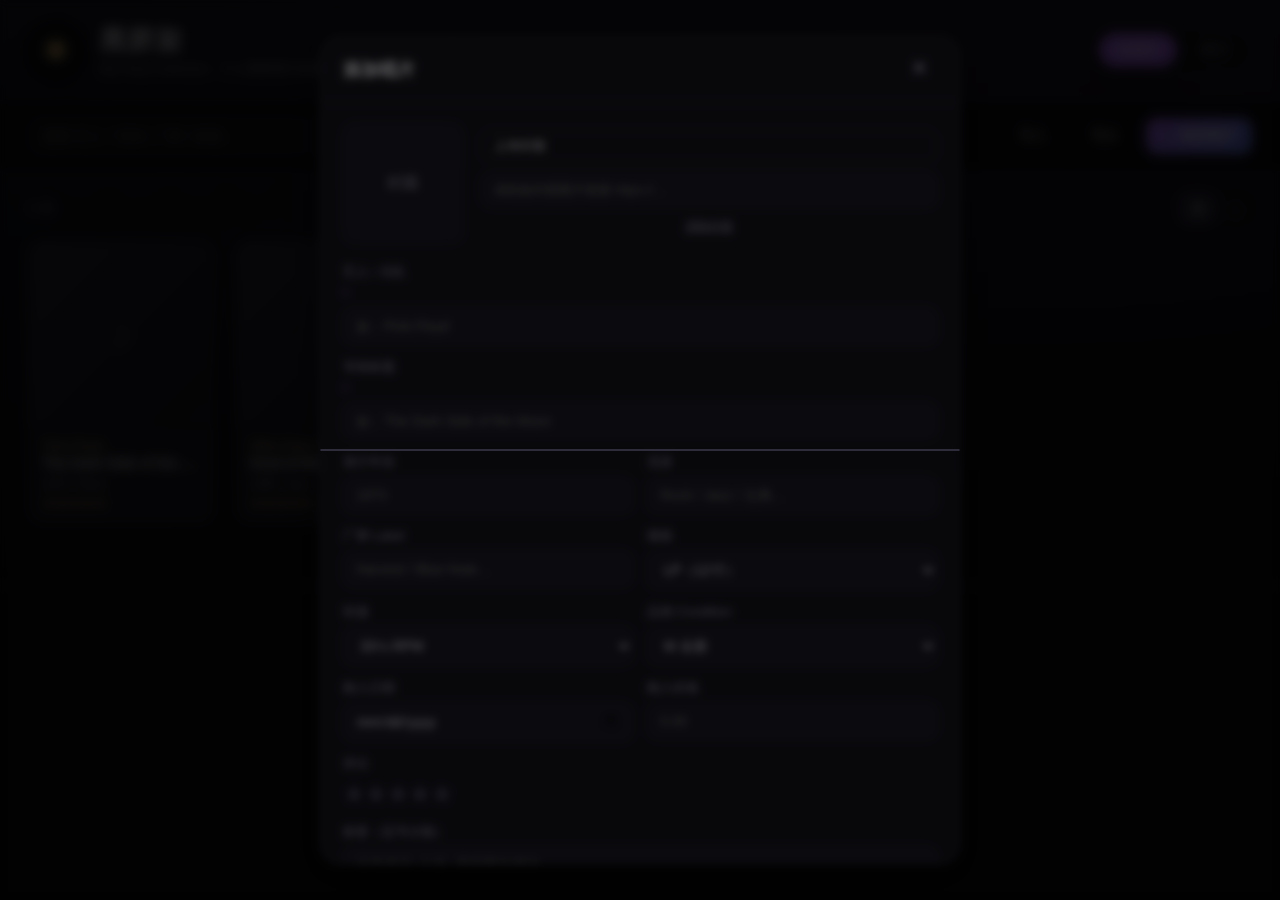
==== vinyl/index.html @ 880b9710 "feat: add vinyl record collection manager web app A zero-dependency single-page app under vinyl/ for" ====
<!DOCTYPE html>
<html lang="zh-CN">
<head>
<meta charset="UTF-8">
<meta name="viewport" content="width=device-width, initial-scale=1.0">
<title>黑胶架 · 我的唱片收藏</title>
<link rel="stylesheet" href="style.css">
</head>
<body>

<!-- Header -->
<header class="header">
  <div class="brand">
    <div class="disc" aria-hidden="true"><span class="label"></span></div>
    <div class="brand-text">
      <h1>黑胶架</h1>
      <p class="subtitle">My Vinyl Collection · 个人黑胶唱片收藏与管理</p>
    </div>
  </div>
  <nav class="tabs">
    <button class="tab active" data-view="collection">收藏库</button>
    <button class="tab" data-view="stats">统计</button>
  </nav>
</header>

<!-- Toolbar -->
<div class="toolbar" id="toolbar">
  <div class="search-wrap">
    <input type="search" id="search" placeholder="搜索 艺人 / 专辑 / 厂牌 / 标签…" autocomplete="off">
  </div>
  <select id="filterGenre" title="按流派筛选"><option value="">全部流派</option></select>
  <select id="filterShelf" title="按状态筛选">
    <option value="">全部</option>
    <option value="owned">已收藏</option>
    <option value="wishlist">心愿单</option>
  </select>
  <select id="sortBy" title="排序方式">
    <option value="added-desc">最近添加</option>
    <option value="added-asc">最早添加</option>
    <option value="artist-asc">艺人 A→Z</option>
    <option value="title-asc">专辑 A→Z</option>
    <option value="year-desc">年份新→旧</option>
    <option value="year-asc">年份旧→新</option>
    <option value="rating-desc">评分高→低</option>
    <option value="price-desc">价格高→低</option>
  </select>
  <div class="toolbar-spacer"></div>
  <button class="btn ghost" id="importBtn" title="从 JSON 文件导入">导入</button>
  <button class="btn ghost" id="exportBtn" title="导出为 JSON 备份">导出</button>
  <button class="btn primary" id="addBtn">＋ 添加唱片</button>
  <input type="file" id="importFile" accept="application/json" hidden>
</div>

<!-- Collection View -->
<main class="main" id="view-collection">
  <div class="result-bar">
    <span id="resultCount">0 张</span>
    <div class="layout-toggle">
      <button class="lt active" data-layout="grid" title="网格视图">▦</button>
      <button class="lt" data-layout="list" title="列表视图">≣</button>
    </div>
  </div>
  <div class="grid" id="grid"></div>
  <div class="empty" id="empty" hidden>
    <div class="empty-disc">◉</div>
    <h2>架子还空着</h2>
    <p>点击右上角「＋ 添加唱片」开始建立你的黑胶收藏。</p>
    <button class="btn primary" id="emptyAddBtn">＋ 添加第一张</button>
  </div>
</main>

<!-- Stats View -->
<main class="main" id="view-stats" hidden>
  <div class="stat-cards" id="statCards"></div>
  <div class="stat-panels">
    <section class="panel">
      <h3>按流派分布</h3>
      <div class="bars" id="byGenre"></div>
    </section>
    <section class="panel">
      <h3>按年代分布</h3>
      <div class="bars" id="byDecade"></div>
    </section>
  </div>
</main>

<!-- Add / Edit Modal -->
<div class="modal-backdrop" id="formModal" hidden>
  <div class="modal" role="dialog" aria-modal="true">
    <div class="modal-head">
      <h2 id="formTitle">添加唱片</h2>
      <button class="icon-btn" id="formClose" aria-label="关闭">✕</button>
    </div>
    <form id="recordForm" class="modal-body">
      <input type="hidden" id="f-id">
      <div class="cover-edit">
        <div class="cover-preview" id="coverPreview"><span>封面</span></div>
        <div class="cover-actions">
          <label class="btn ghost small">上传封面<input type="file" id="f-coverFile" accept="image/*" hidden></label>
          <input type="url" id="f-coverUrl" placeholder="或粘贴封面图片链接 https://…">
          <button type="button" class="link-btn" id="coverClear">清除封面</button>
        </div>
      </div>
      <div class="form-grid">
        <label class="full">艺人 / 乐队 <span class="req">*</span>
          <input type="text" id="f-artist" required placeholder="如：Pink Floyd">
        </label>
        <label class="full">专辑标题 <span class="req">*</span>
          <input type="text" id="f-title" required placeholder="如：The Dark Side of the Moon">
        </label>
        <label>发行年份
          <input type="number" id="f-year" min="1880" max="2099" placeholder="1973">
        </label>
        <label>流派
          <input type="text" id="f-genre" list="genreList" placeholder="Rock / Jazz / 古典…">
          <datalist id="genreList"></datalist>
        </label>
        <label>厂牌 Label
          <input type="text" id="f-label" placeholder="Harvest / Blue Note…">
        </label>
        <label>规格
          <select id="f-format">
            <option value="LP">LP（12寸）</option>
            <option value="EP">EP</option>
            <option value="Single">Single（7寸）</option>
            <option value="10″">10寸</option>
            <option value="Box">套装 Box</option>
            <option value="Other">其他</option>
          </select>
        </label>
        <label>转速
          <select id="f-speed">
            <option value="33⅓">33⅓ RPM</option>
            <option value="45">45 RPM</option>
            <option value="78">78 RPM</option>
          </select>
        </label>
        <label>品相 Condition
          <select id="f-condition">
            <option value="M">M 全新</option>
            <option value="NM">NM 近全新</option>
            <option value="VG+">VG+ 优</option>
            <option value="VG">VG 良</option>
            <option value="G">G 一般</option>
            <option value="P">P 差</option>
          </select>
        </label>
        <label>购入日期
          <input type="date" id="f-purchaseDate">
        </label>
        <label>购入价格
          <input type="number" id="f-price" min="0" step="0.01" placeholder="0.00">
        </label>
        <label>评分
          <div class="star-input" id="starInput">
            <span data-v="1">★</span><span data-v="2">★</span><span data-v="3">★</span><span data-v="4">★</span><span data-v="5">★</span>
          </div>
          <input type="hidden" id="f-rating" value="0">
        </label>
        <label class="full">标签（逗号分隔）
          <input type="text" id="f-tags" placeholder="经典摇滚, 头版, 黑胶圈友赠送">
        </label>
        <label class="full">备注
          <textarea id="f-notes" rows="3" placeholder="版本、出处、保养情况、试听感受…"></textarea>
        </label>
        <label class="full checkbox">
          <input type="checkbox" id="f-wishlist"> 这是心愿单（还没入手）
        </label>
      </div>
      <div class="modal-foot">
        <button type="button" class="btn danger ghost" id="deleteBtn" hidden>删除</button>
        <div class="toolbar-spacer"></div>
        <button type="button" class="btn ghost" id="cancelBtn">取消</button>
        <button type="submit" class="btn primary">保存</button>
      </div>
    </form>
  </div>
</div>

<!-- Detail Modal -->
<div class="modal-backdrop" id="detailModal" hidden>
  <div class="modal detail" role="dialog" aria-modal="true">
    <button class="icon-btn detail-close" id="detailClose" aria-label="关闭">✕</button>
    <div class="detail-body" id="detailBody"></div>
  </div>
</div>

<div class="toast" id="toast" hidden></div>

<footer class="footer">黑胶架 · 数据仅保存在本机浏览器（localStorage），记得定期「导出」备份。</footer>

<script src="app.js"></script>
</body>
</html>
---- vinyl/style.css ----
:root {
  --bg: #0e0d12;
  --bg-2: #16151d;
  --panel: #1c1b26;
  --panel-2: #24222f;
  --line: #2e2c3a;
  --text: #ece9f1;
  --muted: #9a96ab;
  --gold: #d8a657;
  --gold-soft: #e9c98a;
  --accent: #b46cff;
  --accent-2: #6c8cff;
  --danger: #ff6b6b;
  --good: #5ad28a;
  --radius: 14px;
  --shadow: 0 8px 30px rgba(0,0,0,.45);
}

* { box-sizing: border-box; }

body {
  margin: 0;
  font-family: -apple-system, BlinkMacSystemFont, "Segoe UI", "PingFang SC",
    "Hiragino Sans GB", "Microsoft YaHei", sans-serif;
  background:
    radial-gradient(1200px 600px at 80% -10%, rgba(180,108,255,.10), transparent),
    radial-gradient(900px 500px at -10% 10%, rgba(108,140,255,.08), transparent),
    var(--bg);
  color: var(--text);
  min-height: 100vh;
}

/* ---------- Header ---------- */
.header {
  display: flex;
  align-items: center;
  justify-content: space-between;
  flex-wrap: wrap;
  gap: 16px;
  padding: 22px 28px;
  border-bottom: 1px solid var(--line);
  background: linear-gradient(180deg, rgba(255,255,255,.02), transparent);
}
.brand { display: flex; align-items: center; gap: 16px; }
.disc {
  width: 56px; height: 56px; border-radius: 50%;
  background:
    repeating-radial-gradient(circle at center, #0a0a0d 0 2px, #1a1a20 2px 4px);
  display: grid; place-items: center;
  box-shadow: inset 0 0 0 2px #000, 0 4px 14px rgba(0,0,0,.5);
  position: relative;
  animation: spin 8s linear infinite;
}
.disc .label {
  width: 20px; height: 20px; border-radius: 50%;
  background: radial-gradient(circle, var(--gold) 0 40%, var(--gold-soft) 41% 100%);
  box-shadow: 0 0 0 2px #0a0a0d, inset 0 0 0 4px rgba(0,0,0,.25);
}
@keyframes spin { to { transform: rotate(360deg); } }
.brand-text h1 { margin: 0; font-size: 26px; letter-spacing: 2px; }
.subtitle { margin: 2px 0 0; color: var(--muted); font-size: 13px; }

.tabs { display: flex; gap: 6px; background: var(--bg-2); padding: 4px; border-radius: 999px; border: 1px solid var(--line); }
.tab {
  border: 0; background: transparent; color: var(--muted);
  padding: 8px 18px; border-radius: 999px; cursor: pointer; font-size: 14px;
  transition: .2s;
}
.tab:hover { color: var(--text); }
.tab.active { background: var(--accent); color: #fff; box-shadow: var(--shadow); }

/* ---------- Toolbar ---------- */
.toolbar {
  display: flex; align-items: center; gap: 10px; flex-wrap: wrap;
  padding: 16px 28px; border-bottom: 1px solid var(--line);
  position: sticky; top: 0; z-index: 5;
  background: rgba(14,13,18,.85); backdrop-filter: blur(10px);
}
.search-wrap { flex: 1 1 240px; min-width: 200px; }
#search {
  width: 100%; padding: 10px 14px; border-radius: 10px;
  border: 1px solid var(--line); background: var(--bg-2); color: var(--text);
  font-size: 14px;
}
.toolbar select {
  padding: 9px 12px; border-radius: 10px; border: 1px solid var(--line);
  background: var(--bg-2); color: var(--text); font-size: 13px; cursor: pointer;
}
.toolbar-spacer { flex: 1; }
input:focus, select:focus, textarea:focus, #search:focus { outline: none; border-color: var(--accent); }

/* ---------- Buttons ---------- */
.btn {
  border: 1px solid var(--line); background: var(--bg-2); color: var(--text);
  padding: 9px 16px; border-radius: 10px; cursor: pointer; font-size: 14px;
  transition: .15s; white-space: nowrap;
}
.btn:hover { transform: translateY(-1px); }
.btn.primary { background: linear-gradient(135deg, var(--accent), var(--accent-2)); border: 0; color: #fff; font-weight: 600; }
.btn.ghost { background: transparent; }
.btn.danger { color: var(--danger); border-color: rgba(255,107,107,.4); }
.btn.small { padding: 6px 12px; font-size: 13px; }
.link-btn { background: none; border: 0; color: var(--muted); cursor: pointer; font-size: 12px; text-decoration: underline; }
.icon-btn { background: none; border: 0; color: var(--muted); font-size: 18px; cursor: pointer; border-radius: 8px; padding: 4px 8px; }
.icon-btn:hover { color: var(--text); background: var(--panel-2); }

/* ---------- Main ---------- */
.main { padding: 22px 28px 60px; max-width: 1280px; margin: 0 auto; }
.result-bar { display: flex; align-items: center; justify-content: space-between; margin-bottom: 16px; color: var(--muted); font-size: 14px; }
.layout-toggle { display: flex; gap: 4px; }
.lt { border: 1px solid var(--line); background: var(--bg-2); color: var(--muted); width: 34px; height: 30px; border-radius: 8px; cursor: pointer; }
.lt.active { color: #fff; background: var(--panel-2); border-color: var(--accent); }

/* ---------- Grid ---------- */
.grid { display: grid; grid-template-columns: repeat(auto-fill, minmax(180px, 1fr)); gap: 20px; }
.grid.list { grid-template-columns: 1fr; gap: 10px; }

.card {
  background: var(--panel); border: 1px solid var(--line); border-radius: var(--radius);
  overflow: hidden; cursor: pointer; transition: .18s; position: relative;
}
.card:hover { transform: translateY(-4px); border-color: var(--accent); box-shadow: var(--shadow); }
.card .cover {
  aspect-ratio: 1; background: linear-gradient(135deg, #2a2735, #181722);
  display: grid; place-items: center; position: relative; overflow: hidden;
}
.card .cover img { width: 100%; height: 100%; object-fit: cover; }
.card .cover .ph { font-size: 40px; color: #4a4760; }
.card .wishtag {
  position: absolute; top: 8px; left: 8px; background: rgba(180,108,255,.9);
  color: #fff; font-size: 11px; padding: 3px 8px; border-radius: 999px;
}
.card .meta { padding: 12px 14px; }
.card .meta .artist { font-size: 13px; color: var(--gold-soft); white-space: nowrap; overflow: hidden; text-overflow: ellipsis; }
.card .meta .title { font-size: 14px; font-weight: 600; margin: 2px 0 6px; white-space: nowrap; overflow: hidden; text-overflow: ellipsis; }
.card .meta .sub { font-size: 12px; color: var(--muted); display: flex; gap: 8px; flex-wrap: wrap; }
.stars { color: var(--gold); letter-spacing: 1px; font-size: 12px; }
.stars .off { color: #45425a; }

/* list layout cards */
.grid.list .card { display: grid; grid-template-columns: 64px 1fr auto; align-items: center; gap: 14px; padding: 8px 14px 8px 8px; }
.grid.list .card:hover { transform: translateX(3px); }
.grid.list .cover { width: 64px; height: 64px; aspect-ratio: 1; border-radius: 8px; }
.grid.list .meta { padding: 0; }
.grid.list .meta .sub { margin-top: 2px; }
.grid.list .list-right { color: var(--muted); font-size: 12px; text-align: right; white-space: nowrap; }

/* ---------- Empty ---------- */
.empty { text-align: center; padding: 80px 20px; color: var(--muted); }
.empty-disc { font-size: 64px; opacity: .5; }
.empty h2 { color: var(--text); margin: 10px 0 6px; }
.empty .btn { margin-top: 18px; }

/* ---------- Stats ---------- */
.stat-cards { display: grid; grid-template-columns: repeat(auto-fit, minmax(160px, 1fr)); gap: 16px; margin-bottom: 26px; }
.stat-card { background: var(--panel); border: 1px solid var(--line); border-radius: var(--radius); padding: 20px; }
.stat-card .num { font-size: 30px; font-weight: 700; color: var(--gold-soft); }
.stat-card .lbl { color: var(--muted); font-size: 13px; margin-top: 4px; }
.stat-panels { display: grid; grid-template-columns: 1fr 1fr; gap: 20px; }
.panel { background: var(--panel); border: 1px solid var(--line); border-radius: var(--radius); padding: 20px; }
.panel h3 { margin: 0 0 16px; font-size: 15px; }
.bars { display: flex; flex-direction: column; gap: 10px; }
.bar-row { display: grid; grid-template-columns: 90px 1fr 40px; align-items: center; gap: 10px; font-size: 13px; }
.bar-row .name { color: var(--muted); white-space: nowrap; overflow: hidden; text-overflow: ellipsis; }
.bar-track { background: var(--bg-2); border-radius: 999px; height: 10px; overflow: hidden; }
.bar-fill { height: 100%; background: linear-gradient(90deg, var(--accent-2), var(--accent)); border-radius: 999px; }
.bar-row .val { text-align: right; color: var(--muted); }

/* ---------- Modal ---------- */
.modal-backdrop {
  position: fixed; inset: 0; background: rgba(0,0,0,.6); backdrop-filter: blur(4px);
  display: grid; place-items: center; z-index: 50; padding: 20px;
}
.modal {
  background: var(--bg-2); border: 1px solid var(--line); border-radius: 18px;
  width: 640px; max-width: 100%; max-height: 92vh; overflow: auto; box-shadow: var(--shadow);
}
.modal-head { display: flex; align-items: center; justify-content: space-between; padding: 18px 22px; border-bottom: 1px solid var(--line); position: sticky; top: 0; background: var(--bg-2); z-index: 1; }
.modal-head h2 { margin: 0; font-size: 18px; }
.modal-body { padding: 20px 22px; }

.cover-edit { display: flex; gap: 18px; margin-bottom: 20px; }
.cover-preview {
  width: 120px; height: 120px; flex: none; border-radius: 12px; border: 1px dashed var(--line);
  display: grid; place-items: center; background: var(--panel); overflow: hidden; color: var(--muted);
}
.cover-preview img { width: 100%; height: 100%; object-fit: cover; }
.cover-actions { display: flex; flex-direction: column; gap: 10px; justify-content: center; flex: 1; }
.cover-actions input[type=url] { padding: 9px 12px; border-radius: 10px; border: 1px solid var(--line); background: var(--panel); color: var(--text); font-size: 13px; }

.form-grid { display: grid; grid-template-columns: 1fr 1fr; gap: 14px; }
.form-grid label { display: flex; flex-direction: column; gap: 6px; font-size: 13px; color: var(--muted); }
.form-grid label.full { grid-column: 1 / -1; }
.form-grid input, .form-grid select, .form-grid textarea {
  padding: 9px 12px; border-radius: 10px; border: 1px solid var(--line);
  background: var(--panel); color: var(--text); font-size: 14px; font-family: inherit;
}
.form-grid textarea { resize: vertical; }
.req { color: var(--accent); }
.checkbox { flex-direction: row !important; align-items: center; gap: 8px; color: var(--text); }
.checkbox input { width: 16px; height: 16px; }

.star-input { font-size: 22px; cursor: pointer; color: #45425a; user-select: none; }
.star-input span { transition: .1s; }
.star-input span.on { color: var(--gold); }

.modal-foot { display: flex; align-items: center; gap: 10px; padding-top: 20px; margin-top: 6px; border-top: 1px solid var(--line); }

/* Detail modal */
.modal.detail { position: relative; }
.detail-close { position: absolute; top: 14px; right: 14px; z-index: 2; }
.detail-body { display: grid; grid-template-columns: 240px 1fr; gap: 0; }
.detail-cover { aspect-ratio: 1; background: linear-gradient(135deg, #2a2735, #181722); display: grid; place-items: center; }
.detail-cover img { width: 100%; height: 100%; object-fit: cover; }
.detail-cover .ph { font-size: 60px; color: #4a4760; }
.detail-info { padding: 26px; }
.detail-info .d-artist { color: var(--gold-soft); font-size: 14px; }
.detail-info h2 { margin: 4px 0 10px; font-size: 22px; }
.detail-info .d-rows { display: flex; flex-direction: column; gap: 8px; margin: 16px 0; }
.detail-info .d-row { display: flex; font-size: 14px; }
.detail-info .d-row .k { width: 90px; color: var(--muted); flex: none; }
.detail-info .d-row .v { color: var(--text); }
.detail-info .tags { display: flex; flex-wrap: wrap; gap: 6px; margin: 12px 0; }
.detail-info .tag { background: var(--panel-2); border: 1px solid var(--line); padding: 3px 10px; border-radius: 999px; font-size: 12px; color: var(--gold-soft); }
.detail-info .d-notes { background: var(--panel); border: 1px solid var(--line); border-radius: 10px; padding: 12px; font-size: 13px; color: var(--muted); white-space: pre-wrap; margin-top: 10px; }
.detail-actions { display: flex; gap: 10px; margin-top: 18px; }

/* ---------- Toast ---------- */
.toast {
  position: fixed; bottom: 28px; left: 50%; transform: translateX(-50%);
  background: var(--panel-2); border: 1px solid var(--line); color: var(--text);
  padding: 12px 22px; border-radius: 999px; box-shadow: var(--shadow); z-index: 100;
  font-size: 14px;
}

.footer { text-align: center; color: var(--muted); font-size: 12px; padding: 24px; border-top: 1px solid var(--line); }

/* ---------- Responsive ---------- */
@media (max-width: 720px) {
  .header { padding: 16px; }
  .toolbar { padding: 12px 16px; }
  .main { padding: 16px; }
  .form-grid { grid-template-columns: 1fr; }
  .stat-panels { grid-template-columns: 1fr; }
  .detail-body { grid-template-columns: 1fr; }
  .grid { grid-template-columns: repeat(auto-fill, minmax(140px, 1fr)); gap: 14px; }
}
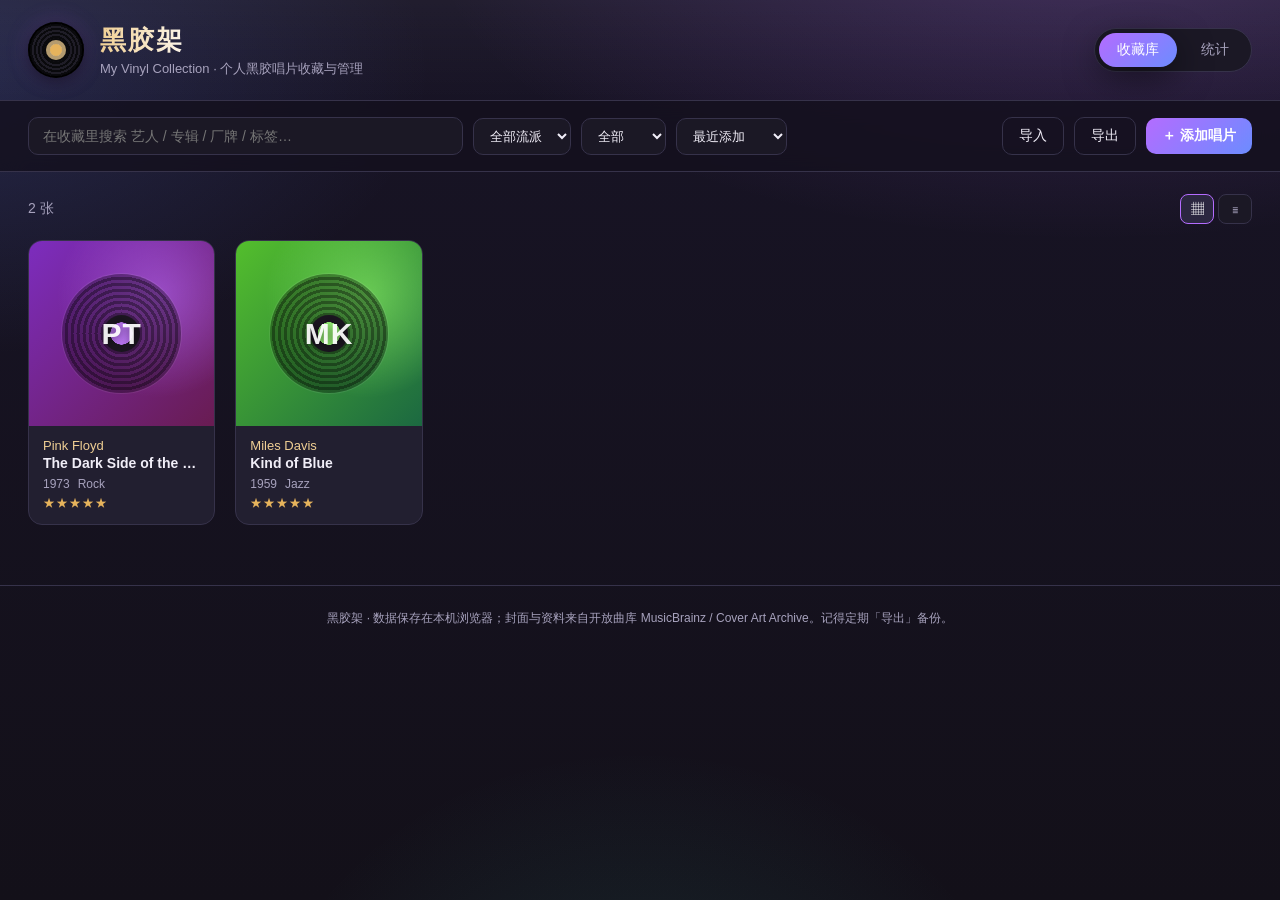
==== commit 71135304: "feat(vinyl): richer visuals + multi-entry add (search/scan) + 碟评 field" ====
--- a/vinyl/index.html
+++ b/vinyl/index.html
@@ -26,7 +26,7 @@
 <!-- Toolbar -->
 <div class="toolbar" id="toolbar">
   <div class="search-wrap">
-    <input type="search" id="search" placeholder="搜索 艺人 / 专辑 / 厂牌 / 标签…" autocomplete="off">
+    <input type="search" id="search" placeholder="在收藏里搜索 艺人 / 专辑 / 厂牌 / 标签…" autocomplete="off">
   </div>
   <select id="filterGenre" title="按流派筛选"><option value="">全部流派</option></select>
   <select id="filterShelf" title="按状态筛选">
@@ -91,7 +91,45 @@
       <h2 id="formTitle">添加唱片</h2>
       <button class="icon-btn" id="formClose" aria-label="关闭">✕</button>
     </div>
-    <form id="recordForm" class="modal-body">
+
+    <!-- entry method tabs -->
+    <div class="entry-tabs" id="entryTabs">
+      <button class="etab active" data-tab="manual">✍️ 手动写入</button>
+      <button class="etab" data-tab="search">🔎 智能搜索</button>
+      <button class="etab" data-tab="scan">📷 扫码识别</button>
+    </div>
+
+    <!-- Smart search panel -->
+    <section class="entry-panel" id="panel-search" hidden>
+      <p class="entry-hint">输入专辑名或「艺人 专辑」，从在线曲库自动带回封面与资料。</p>
+      <div class="search-row">
+        <input type="text" id="mbQuery" placeholder="如：Pink Floyd Dark Side of the Moon">
+        <button type="button" class="btn primary" id="mbSearchBtn">搜索</button>
+      </div>
+      <div class="mb-results" id="mbResults"></div>
+    </section>
+
+    <!-- Scan panel -->
+    <section class="entry-panel" id="panel-scan" hidden>
+      <p class="entry-hint">把唱片背面的条形码对准摄像头自动识别；不支持时可手动输入条码查询。</p>
+      <div class="scan-stage">
+        <video id="scanVideo" playsinline muted></video>
+        <div class="scan-overlay"><div class="scan-line"></div></div>
+      </div>
+      <div class="scan-controls">
+        <button type="button" class="btn" id="scanStartBtn">开启摄像头</button>
+        <button type="button" class="btn ghost" id="scanStopBtn" hidden>停止</button>
+      </div>
+      <div class="search-row">
+        <input type="text" id="barcodeInput" inputmode="numeric" placeholder="或手动输入条码（EAN/UPC）">
+        <button type="button" class="btn" id="barcodeLookupBtn">查询</button>
+      </div>
+      <div class="scan-msg" id="scanMsg"></div>
+      <div class="mb-results" id="scanResults"></div>
+    </section>
+
+    <!-- Manual form -->
+    <form id="recordForm" class="modal-body entry-panel" data-tab="manual">
       <input type="hidden" id="f-id">
       <div class="cover-edit">
         <div class="cover-preview" id="coverPreview"><span>封面</span></div>
@@ -160,8 +198,11 @@
         <label class="full">标签（逗号分隔）
           <input type="text" id="f-tags" placeholder="经典摇滚, 头版, 黑胶圈友赠送">
         </label>
-        <label class="full">备注
-          <textarea id="f-notes" rows="3" placeholder="版本、出处、保养情况、试听感受…"></textarea>
+        <label class="full">🎧 碟评 / 听感乐评
+          <textarea id="f-review" rows="3" placeholder="录音、母带、演绎、声场、最爱的曲目……写下你的听后感。"></textarea>
+        </label>
+        <label class="full">备注（收藏信息）
+          <textarea id="f-notes" rows="2" placeholder="版本、出处、保养情况、序列号…"></textarea>
         </label>
         <label class="full checkbox">
           <input type="checkbox" id="f-wishlist"> 这是心愿单（还没入手）
@@ -187,7 +228,7 @@
 
 <div class="toast" id="toast" hidden></div>
 
-<footer class="footer">黑胶架 · 数据仅保存在本机浏览器（localStorage），记得定期「导出」备份。</footer>
+<footer class="footer">黑胶架 · 数据保存在本机浏览器；封面与资料来自开放曲库 MusicBrainz / Cover Art Archive。记得定期「导出」备份。</footer>
 
 <script src="app.js"></script>
 </body>
--- a/vinyl/style.css
+++ b/vinyl/style.css
@@ -1,54 +1,55 @@
 :root {
-  --bg: #0e0d12;
-  --bg-2: #16151d;
-  --panel: #1c1b26;
-  --panel-2: #24222f;
-  --line: #2e2c3a;
-  --text: #ece9f1;
-  --muted: #9a96ab;
-  --gold: #d8a657;
-  --gold-soft: #e9c98a;
+  --bg: #131019;
+  --bg-2: #1b1825;
+  --panel: #221f30;
+  --panel-2: #2b2740;
+  --line: #36324a;
+  --text: #f1eef8;
+  --muted: #a7a2bd;
+  --gold: #e6b35c;
+  --gold-soft: #f0cf94;
   --accent: #b46cff;
   --accent-2: #6c8cff;
+  --teal: #45d6c0;
+  --pink: #ff6ca8;
   --danger: #ff6b6b;
   --good: #5ad28a;
   --radius: 14px;
-  --shadow: 0 8px 30px rgba(0,0,0,.45);
+  --shadow: 0 10px 34px rgba(0,0,0,.5);
 }
 
 * { box-sizing: border-box; }
+
+/* `hidden` attribute must win over component display rules (modals, grid) */
+[hidden] { display: none !important; }
 
 body {
   margin: 0;
   font-family: -apple-system, BlinkMacSystemFont, "Segoe UI", "PingFang SC",
     "Hiragino Sans GB", "Microsoft YaHei", sans-serif;
-  background:
-    radial-gradient(1200px 600px at 80% -10%, rgba(180,108,255,.10), transparent),
-    radial-gradient(900px 500px at -10% 10%, rgba(108,140,255,.08), transparent),
-    var(--bg);
   color: var(--text);
   min-height: 100vh;
+  background:
+    radial-gradient(1100px 520px at 85% -8%, rgba(180,108,255,.22), transparent 60%),
+    radial-gradient(900px 520px at -5% 8%, rgba(108,140,255,.18), transparent 55%),
+    radial-gradient(700px 600px at 50% 120%, rgba(69,214,192,.12), transparent 55%),
+    linear-gradient(180deg, #181426, var(--bg));
+  background-attachment: fixed;
 }
 
 /* ---------- Header ---------- */
 .header {
-  display: flex;
-  align-items: center;
-  justify-content: space-between;
-  flex-wrap: wrap;
-  gap: 16px;
-  padding: 22px 28px;
+  display: flex; align-items: center; justify-content: space-between;
+  flex-wrap: wrap; gap: 16px; padding: 22px 28px;
   border-bottom: 1px solid var(--line);
-  background: linear-gradient(180deg, rgba(255,255,255,.02), transparent);
+  background: linear-gradient(180deg, rgba(255,255,255,.04), transparent);
 }
 .brand { display: flex; align-items: center; gap: 16px; }
 .disc {
   width: 56px; height: 56px; border-radius: 50%;
-  background:
-    repeating-radial-gradient(circle at center, #0a0a0d 0 2px, #1a1a20 2px 4px);
+  background: repeating-radial-gradient(circle at center, #0a0a0d 0 2px, #1f1d27 2px 4px);
   display: grid; place-items: center;
-  box-shadow: inset 0 0 0 2px #000, 0 4px 14px rgba(0,0,0,.5);
-  position: relative;
+  box-shadow: inset 0 0 0 2px #000, 0 4px 16px rgba(0,0,0,.55), 0 0 22px rgba(180,108,255,.25);
   animation: spin 8s linear infinite;
 }
 .disc .label {
@@ -57,45 +58,37 @@
   box-shadow: 0 0 0 2px #0a0a0d, inset 0 0 0 4px rgba(0,0,0,.25);
 }
 @keyframes spin { to { transform: rotate(360deg); } }
-.brand-text h1 { margin: 0; font-size: 26px; letter-spacing: 2px; }
+.brand-text h1 {
+  margin: 0; font-size: 26px; letter-spacing: 2px;
+  background: linear-gradient(90deg, var(--gold-soft), #fff 40%, var(--accent));
+  -webkit-background-clip: text; background-clip: text; color: transparent;
+}
 .subtitle { margin: 2px 0 0; color: var(--muted); font-size: 13px; }
 
 .tabs { display: flex; gap: 6px; background: var(--bg-2); padding: 4px; border-radius: 999px; border: 1px solid var(--line); }
-.tab {
-  border: 0; background: transparent; color: var(--muted);
-  padding: 8px 18px; border-radius: 999px; cursor: pointer; font-size: 14px;
-  transition: .2s;
-}
+.tab { border: 0; background: transparent; color: var(--muted); padding: 8px 18px; border-radius: 999px; cursor: pointer; font-size: 14px; transition: .2s; }
 .tab:hover { color: var(--text); }
-.tab.active { background: var(--accent); color: #fff; box-shadow: var(--shadow); }
+.tab.active { background: linear-gradient(135deg, var(--accent), var(--accent-2)); color: #fff; box-shadow: var(--shadow); }
 
 /* ---------- Toolbar ---------- */
 .toolbar {
   display: flex; align-items: center; gap: 10px; flex-wrap: wrap;
   padding: 16px 28px; border-bottom: 1px solid var(--line);
   position: sticky; top: 0; z-index: 5;
-  background: rgba(14,13,18,.85); backdrop-filter: blur(10px);
+  background: rgba(20,17,30,.82); backdrop-filter: blur(12px);
 }
 .search-wrap { flex: 1 1 240px; min-width: 200px; }
 #search {
   width: 100%; padding: 10px 14px; border-radius: 10px;
-  border: 1px solid var(--line); background: var(--bg-2); color: var(--text);
-  font-size: 14px;
-}
-.toolbar select {
-  padding: 9px 12px; border-radius: 10px; border: 1px solid var(--line);
-  background: var(--bg-2); color: var(--text); font-size: 13px; cursor: pointer;
-}
+  border: 1px solid var(--line); background: var(--bg-2); color: var(--text); font-size: 14px;
+}
+.toolbar select { padding: 9px 12px; border-radius: 10px; border: 1px solid var(--line); background: var(--bg-2); color: var(--text); font-size: 13px; cursor: pointer; }
 .toolbar-spacer { flex: 1; }
-input:focus, select:focus, textarea:focus, #search:focus { outline: none; border-color: var(--accent); }
+input:focus, select:focus, textarea:focus, #search:focus { outline: none; border-color: var(--accent); box-shadow: 0 0 0 3px rgba(180,108,255,.15); }
 
 /* ---------- Buttons ---------- */
-.btn {
-  border: 1px solid var(--line); background: var(--bg-2); color: var(--text);
-  padding: 9px 16px; border-radius: 10px; cursor: pointer; font-size: 14px;
-  transition: .15s; white-space: nowrap;
-}
-.btn:hover { transform: translateY(-1px); }
+.btn { border: 1px solid var(--line); background: var(--bg-2); color: var(--text); padding: 9px 16px; border-radius: 10px; cursor: pointer; font-size: 14px; transition: .15s; white-space: nowrap; }
+.btn:hover { transform: translateY(-1px); border-color: var(--accent); }
 .btn.primary { background: linear-gradient(135deg, var(--accent), var(--accent-2)); border: 0; color: #fff; font-weight: 600; }
 .btn.ghost { background: transparent; }
 .btn.danger { color: var(--danger); border-color: rgba(255,107,107,.4); }
@@ -115,29 +108,38 @@
 .grid { display: grid; grid-template-columns: repeat(auto-fill, minmax(180px, 1fr)); gap: 20px; }
 .grid.list { grid-template-columns: 1fr; gap: 10px; }
 
-.card {
-  background: var(--panel); border: 1px solid var(--line); border-radius: var(--radius);
-  overflow: hidden; cursor: pointer; transition: .18s; position: relative;
-}
+.card { background: var(--panel); border: 1px solid var(--line); border-radius: var(--radius); overflow: hidden; cursor: pointer; transition: .18s; position: relative; }
 .card:hover { transform: translateY(-4px); border-color: var(--accent); box-shadow: var(--shadow); }
-.card .cover {
-  aspect-ratio: 1; background: linear-gradient(135deg, #2a2735, #181722);
-  display: grid; place-items: center; position: relative; overflow: hidden;
-}
-.card .cover img { width: 100%; height: 100%; object-fit: cover; }
-.card .cover .ph { font-size: 40px; color: #4a4760; }
-.card .wishtag {
-  position: absolute; top: 8px; left: 8px; background: rgba(180,108,255,.9);
-  color: #fff; font-size: 11px; padding: 3px 8px; border-radius: 999px;
-}
+.card .cover { aspect-ratio: 1; position: relative; overflow: hidden; }
+.card .cover img { width: 100%; height: 100%; object-fit: cover; display: block; }
+.card .wishtag { position: absolute; top: 8px; left: 8px; background: rgba(180,108,255,.92); color: #fff; font-size: 11px; padding: 3px 8px; border-radius: 999px; z-index: 2; }
 .card .meta { padding: 12px 14px; }
 .card .meta .artist { font-size: 13px; color: var(--gold-soft); white-space: nowrap; overflow: hidden; text-overflow: ellipsis; }
 .card .meta .title { font-size: 14px; font-weight: 600; margin: 2px 0 6px; white-space: nowrap; overflow: hidden; text-overflow: ellipsis; }
 .card .meta .sub { font-size: 12px; color: var(--muted); display: flex; gap: 8px; flex-wrap: wrap; }
 .stars { color: var(--gold); letter-spacing: 1px; font-size: 12px; }
-.stars .off { color: #45425a; }
-
-/* list layout cards */
+.stars .off { color: #4c4866; }
+
+/* Colorful generated cover placeholder (looks like a record sleeve) */
+.ph-art {
+  width: 100%; height: 100%; position: relative; display: grid; place-items: center;
+  background:
+    radial-gradient(circle at 70% 30%, hsla(var(--h,260) 90% 70% / .55), transparent 55%),
+    linear-gradient(135deg, hsl(var(--h,260) 62% 46%), hsl(calc(var(--h,260) + 45) 58% 26%));
+}
+.ph-art::before {
+  content: ""; position: absolute; width: 64%; aspect-ratio: 1; border-radius: 50%;
+  background: repeating-radial-gradient(circle at center, rgba(0,0,0,.55) 0 3px, rgba(0,0,0,.32) 3px 6px);
+  box-shadow: 0 0 0 1px rgba(255,255,255,.08);
+}
+.ph-art::after {
+  content: ""; position: absolute; width: 20%; aspect-ratio: 1; border-radius: 50%;
+  background: radial-gradient(circle, hsl(var(--h,260) 80% 70%) 0 42%, #1b1620 43%);
+}
+.ph-art span { position: relative; z-index: 1; font-weight: 800; font-size: clamp(16px, 7vw, 30px); color: rgba(255,255,255,.92); text-shadow: 0 2px 8px rgba(0,0,0,.5); letter-spacing: 1px; }
+.list .ph-art span, .ph-sm span { font-size: 18px; }
+
+/* list layout */
 .grid.list .card { display: grid; grid-template-columns: 64px 1fr auto; align-items: center; gap: 14px; padding: 8px 14px 8px 8px; }
 .grid.list .card:hover { transform: translateX(3px); }
 .grid.list .cover { width: 64px; height: 64px; aspect-ratio: 1; border-radius: 8px; }
@@ -147,13 +149,13 @@
 
 /* ---------- Empty ---------- */
 .empty { text-align: center; padding: 80px 20px; color: var(--muted); }
-.empty-disc { font-size: 64px; opacity: .5; }
+.empty-disc { font-size: 64px; opacity: .55; }
 .empty h2 { color: var(--text); margin: 10px 0 6px; }
 .empty .btn { margin-top: 18px; }
 
 /* ---------- Stats ---------- */
 .stat-cards { display: grid; grid-template-columns: repeat(auto-fit, minmax(160px, 1fr)); gap: 16px; margin-bottom: 26px; }
-.stat-card { background: var(--panel); border: 1px solid var(--line); border-radius: var(--radius); padding: 20px; }
+.stat-card { background: linear-gradient(160deg, var(--panel-2), var(--panel)); border: 1px solid var(--line); border-radius: var(--radius); padding: 20px; }
 .stat-card .num { font-size: 30px; font-weight: 700; color: var(--gold-soft); }
 .stat-card .lbl { color: var(--muted); font-size: 13px; margin-top: 4px; }
 .stat-panels { display: grid; grid-template-columns: 1fr 1fr; gap: 20px; }
@@ -163,27 +165,49 @@
 .bar-row { display: grid; grid-template-columns: 90px 1fr 40px; align-items: center; gap: 10px; font-size: 13px; }
 .bar-row .name { color: var(--muted); white-space: nowrap; overflow: hidden; text-overflow: ellipsis; }
 .bar-track { background: var(--bg-2); border-radius: 999px; height: 10px; overflow: hidden; }
-.bar-fill { height: 100%; background: linear-gradient(90deg, var(--accent-2), var(--accent)); border-radius: 999px; }
+.bar-fill { height: 100%; background: linear-gradient(90deg, var(--accent-2), var(--accent), var(--pink)); border-radius: 999px; }
 .bar-row .val { text-align: right; color: var(--muted); }
 
 /* ---------- Modal ---------- */
-.modal-backdrop {
-  position: fixed; inset: 0; background: rgba(0,0,0,.6); backdrop-filter: blur(4px);
-  display: grid; place-items: center; z-index: 50; padding: 20px;
-}
-.modal {
-  background: var(--bg-2); border: 1px solid var(--line); border-radius: 18px;
-  width: 640px; max-width: 100%; max-height: 92vh; overflow: auto; box-shadow: var(--shadow);
-}
-.modal-head { display: flex; align-items: center; justify-content: space-between; padding: 18px 22px; border-bottom: 1px solid var(--line); position: sticky; top: 0; background: var(--bg-2); z-index: 1; }
+.modal-backdrop { position: fixed; inset: 0; background: rgba(0,0,0,.62); backdrop-filter: blur(4px); display: grid; place-items: center; z-index: 50; padding: 20px; }
+.modal { background: var(--bg-2); border: 1px solid var(--line); border-radius: 18px; width: 640px; max-width: 100%; max-height: 92vh; overflow: auto; box-shadow: var(--shadow); }
+.modal-head { display: flex; align-items: center; justify-content: space-between; padding: 18px 22px 14px; border-bottom: 1px solid var(--line); position: sticky; top: 0; background: var(--bg-2); z-index: 3; }
 .modal-head h2 { margin: 0; font-size: 18px; }
 .modal-body { padding: 20px 22px; }
 
+/* entry method tabs */
+.entry-tabs { display: flex; gap: 6px; padding: 12px 22px; border-bottom: 1px solid var(--line); position: sticky; top: 56px; background: var(--bg-2); z-index: 2; }
+.etab { flex: 1; border: 1px solid var(--line); background: var(--panel); color: var(--muted); padding: 9px 8px; border-radius: 10px; cursor: pointer; font-size: 13px; transition: .15s; }
+.etab:hover { color: var(--text); }
+.etab.active { background: linear-gradient(135deg, rgba(180,108,255,.25), rgba(108,140,255,.18)); color: #fff; border-color: var(--accent); }
+.entry-panel { padding: 18px 22px; }
+.entry-hint { color: var(--muted); font-size: 13px; margin: 0 0 12px; }
+.search-row { display: flex; gap: 8px; margin-bottom: 12px; }
+.search-row input { flex: 1; padding: 10px 12px; border-radius: 10px; border: 1px solid var(--line); background: var(--panel); color: var(--text); font-size: 14px; }
+
+/* online search results */
+.mb-results { display: flex; flex-direction: column; gap: 8px; }
+.mb-item { display: grid; grid-template-columns: 52px 1fr auto; gap: 12px; align-items: center; padding: 8px; border: 1px solid var(--line); border-radius: 10px; background: var(--panel); cursor: pointer; transition: .15s; }
+.mb-item:hover { border-color: var(--accent); transform: translateX(2px); }
+.mb-item .thumb { width: 52px; height: 52px; border-radius: 8px; overflow: hidden; }
+.mb-item .thumb img { width: 100%; height: 100%; object-fit: cover; }
+.mb-item .mb-title { font-weight: 600; font-size: 14px; }
+.mb-item .mb-sub { color: var(--muted); font-size: 12px; margin-top: 2px; }
+.mb-item .mb-pick { color: var(--accent); font-size: 12px; white-space: nowrap; }
+.mb-state { color: var(--muted); font-size: 13px; padding: 10px 2px; }
+.mb-state.err { color: var(--danger); }
+
+/* scanner */
+.scan-stage { position: relative; width: 100%; aspect-ratio: 16/10; background: #000; border-radius: 12px; overflow: hidden; border: 1px solid var(--line); }
+#scanVideo { width: 100%; height: 100%; object-fit: cover; }
+.scan-overlay { position: absolute; inset: 0; pointer-events: none; box-shadow: inset 0 0 0 2px rgba(180,108,255,.4); }
+.scan-line { position: absolute; left: 8%; right: 8%; top: 50%; height: 2px; background: linear-gradient(90deg, transparent, var(--accent), transparent); animation: scanmove 2s ease-in-out infinite; }
+@keyframes scanmove { 0%,100% { top: 22%; } 50% { top: 78%; } }
+.scan-controls { display: flex; gap: 8px; margin: 12px 0; }
+.scan-msg { color: var(--gold-soft); font-size: 13px; min-height: 18px; margin-bottom: 6px; }
+
 .cover-edit { display: flex; gap: 18px; margin-bottom: 20px; }
-.cover-preview {
-  width: 120px; height: 120px; flex: none; border-radius: 12px; border: 1px dashed var(--line);
-  display: grid; place-items: center; background: var(--panel); overflow: hidden; color: var(--muted);
-}
+.cover-preview { width: 120px; height: 120px; flex: none; border-radius: 12px; border: 1px dashed var(--line); display: grid; place-items: center; background: var(--panel); overflow: hidden; color: var(--muted); }
 .cover-preview img { width: 100%; height: 100%; object-fit: cover; }
 .cover-actions { display: flex; flex-direction: column; gap: 10px; justify-content: center; flex: 1; }
 .cover-actions input[type=url] { padding: 9px 12px; border-radius: 10px; border: 1px solid var(--line); background: var(--panel); color: var(--text); font-size: 13px; }
@@ -191,47 +215,38 @@
 .form-grid { display: grid; grid-template-columns: 1fr 1fr; gap: 14px; }
 .form-grid label { display: flex; flex-direction: column; gap: 6px; font-size: 13px; color: var(--muted); }
 .form-grid label.full { grid-column: 1 / -1; }
-.form-grid input, .form-grid select, .form-grid textarea {
-  padding: 9px 12px; border-radius: 10px; border: 1px solid var(--line);
-  background: var(--panel); color: var(--text); font-size: 14px; font-family: inherit;
-}
+.form-grid input, .form-grid select, .form-grid textarea { padding: 9px 12px; border-radius: 10px; border: 1px solid var(--line); background: var(--panel); color: var(--text); font-size: 14px; font-family: inherit; }
 .form-grid textarea { resize: vertical; }
 .req { color: var(--accent); }
 .checkbox { flex-direction: row !important; align-items: center; gap: 8px; color: var(--text); }
 .checkbox input { width: 16px; height: 16px; }
 
-.star-input { font-size: 22px; cursor: pointer; color: #45425a; user-select: none; }
-.star-input span { transition: .1s; }
+.star-input { font-size: 22px; cursor: pointer; color: #4c4866; user-select: none; }
 .star-input span.on { color: var(--gold); }
 
 .modal-foot { display: flex; align-items: center; gap: 10px; padding-top: 20px; margin-top: 6px; border-top: 1px solid var(--line); }
 
 /* Detail modal */
 .modal.detail { position: relative; }
-.detail-close { position: absolute; top: 14px; right: 14px; z-index: 2; }
-.detail-body { display: grid; grid-template-columns: 240px 1fr; gap: 0; }
-.detail-cover { aspect-ratio: 1; background: linear-gradient(135deg, #2a2735, #181722); display: grid; place-items: center; }
+.detail-close { position: absolute; top: 14px; right: 14px; z-index: 2; background: rgba(0,0,0,.4); }
+.detail-body { display: grid; grid-template-columns: 260px 1fr; }
+.detail-cover { aspect-ratio: 1; position: relative; }
 .detail-cover img { width: 100%; height: 100%; object-fit: cover; }
-.detail-cover .ph { font-size: 60px; color: #4a4760; }
 .detail-info { padding: 26px; }
 .detail-info .d-artist { color: var(--gold-soft); font-size: 14px; }
 .detail-info h2 { margin: 4px 0 10px; font-size: 22px; }
 .detail-info .d-rows { display: flex; flex-direction: column; gap: 8px; margin: 16px 0; }
 .detail-info .d-row { display: flex; font-size: 14px; }
 .detail-info .d-row .k { width: 90px; color: var(--muted); flex: none; }
-.detail-info .d-row .v { color: var(--text); }
 .detail-info .tags { display: flex; flex-wrap: wrap; gap: 6px; margin: 12px 0; }
 .detail-info .tag { background: var(--panel-2); border: 1px solid var(--line); padding: 3px 10px; border-radius: 999px; font-size: 12px; color: var(--gold-soft); }
-.detail-info .d-notes { background: var(--panel); border: 1px solid var(--line); border-radius: 10px; padding: 12px; font-size: 13px; color: var(--muted); white-space: pre-wrap; margin-top: 10px; }
+.d-review { background: linear-gradient(160deg, rgba(180,108,255,.14), rgba(108,140,255,.08)); border: 1px solid var(--line); border-left: 3px solid var(--accent); border-radius: 10px; padding: 12px 14px; font-size: 14px; color: var(--text); white-space: pre-wrap; margin-top: 12px; }
+.d-review .d-review-h { color: var(--accent); font-size: 12px; margin-bottom: 6px; letter-spacing: 1px; }
+.d-notes { background: var(--panel); border: 1px solid var(--line); border-radius: 10px; padding: 12px; font-size: 13px; color: var(--muted); white-space: pre-wrap; margin-top: 10px; }
 .detail-actions { display: flex; gap: 10px; margin-top: 18px; }
 
 /* ---------- Toast ---------- */
-.toast {
-  position: fixed; bottom: 28px; left: 50%; transform: translateX(-50%);
-  background: var(--panel-2); border: 1px solid var(--line); color: var(--text);
-  padding: 12px 22px; border-radius: 999px; box-shadow: var(--shadow); z-index: 100;
-  font-size: 14px;
-}
+.toast { position: fixed; bottom: 28px; left: 50%; transform: translateX(-50%); background: var(--panel-2); border: 1px solid var(--line); color: var(--text); padding: 12px 22px; border-radius: 999px; box-shadow: var(--shadow); z-index: 100; font-size: 14px; }
 
 .footer { text-align: center; color: var(--muted); font-size: 12px; padding: 24px; border-top: 1px solid var(--line); }
 
@@ -244,4 +259,5 @@
   .stat-panels { grid-template-columns: 1fr; }
   .detail-body { grid-template-columns: 1fr; }
   .grid { grid-template-columns: repeat(auto-fill, minmax(140px, 1fr)); gap: 14px; }
-}
+  .entry-tabs { top: 54px; }
+}
